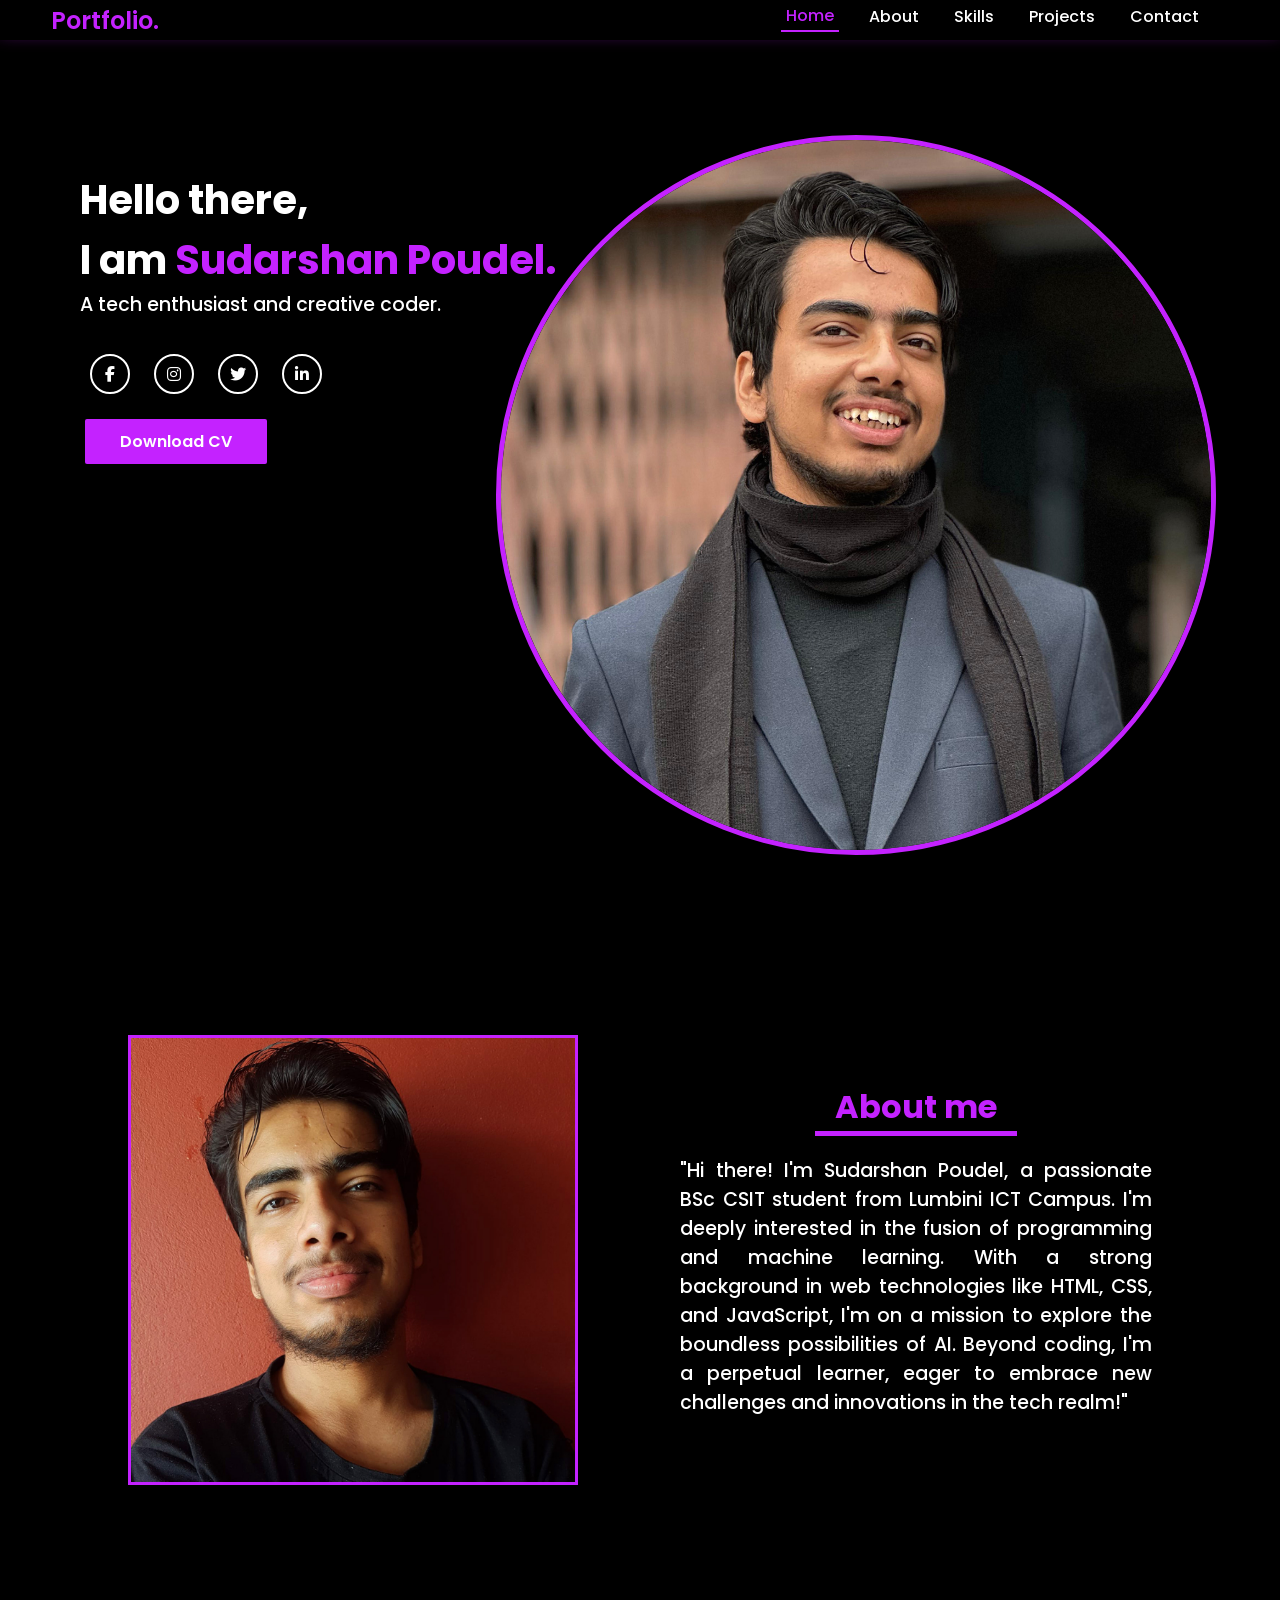
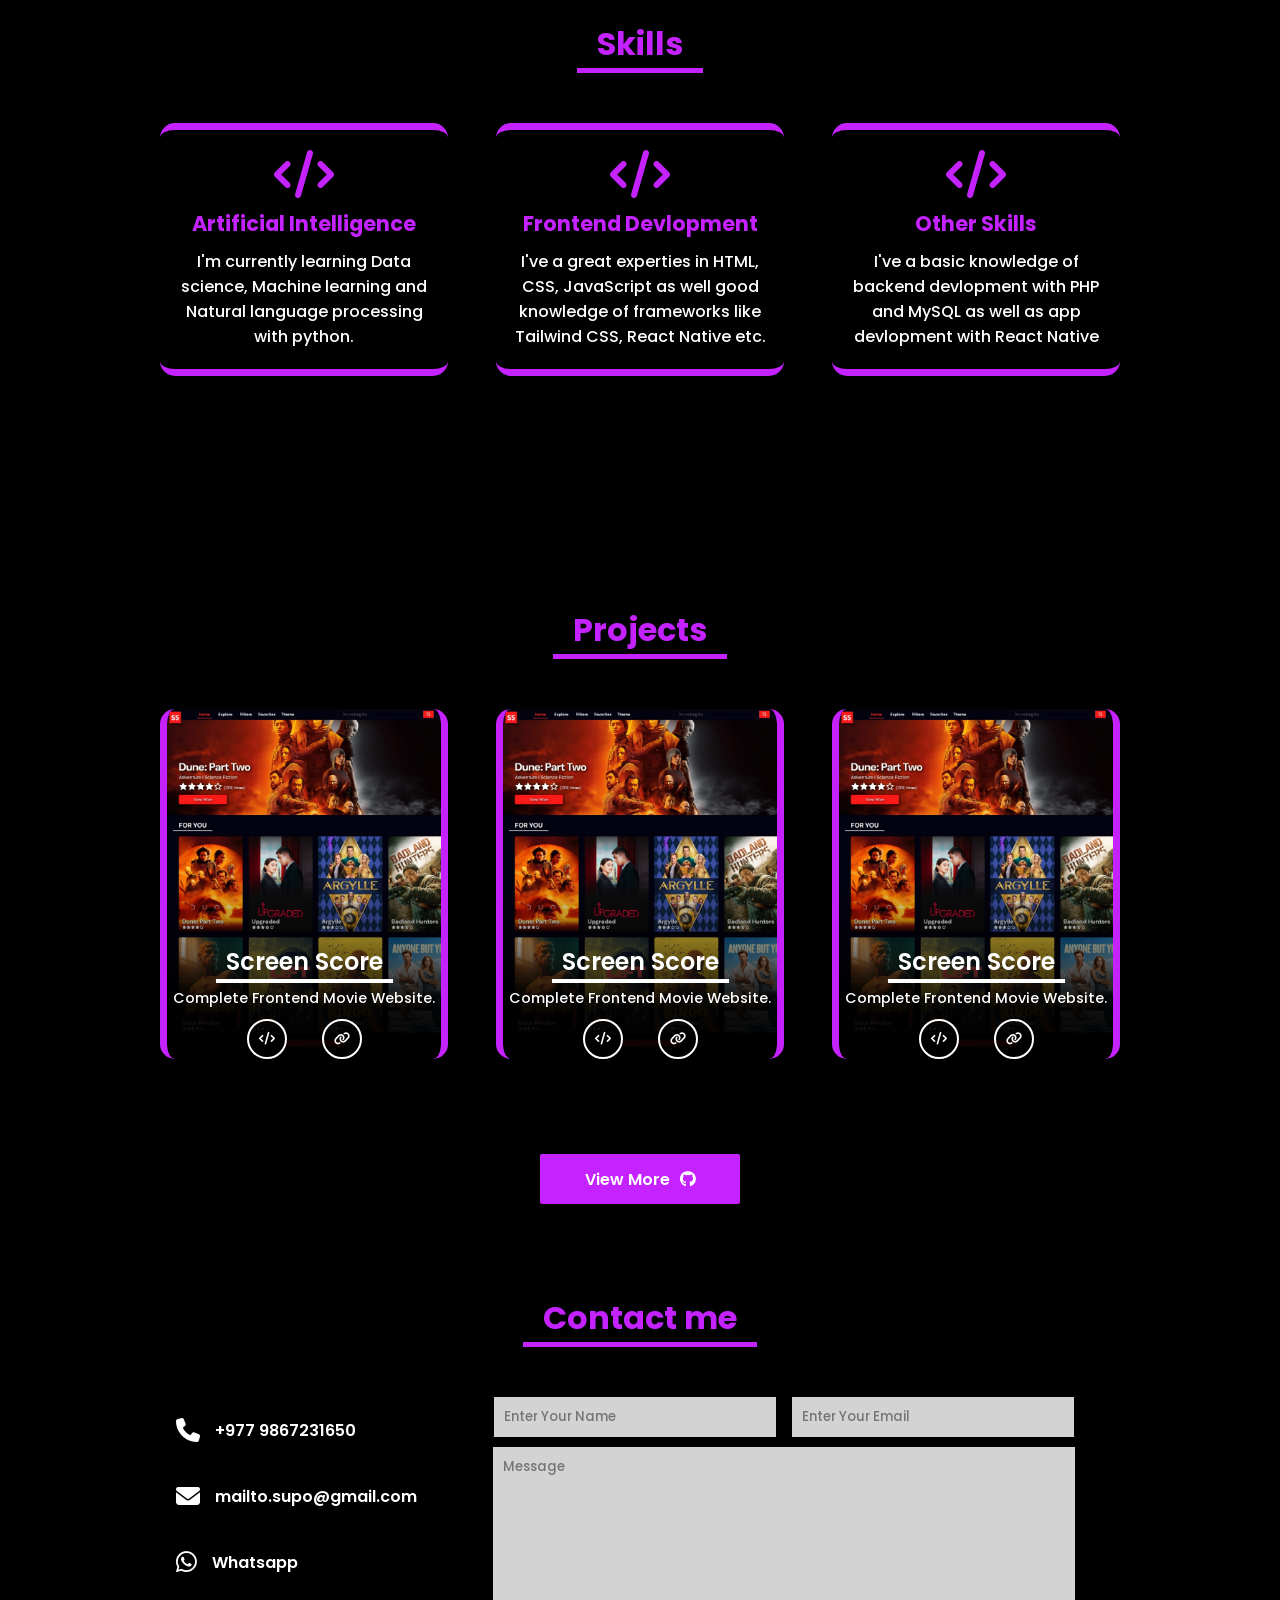
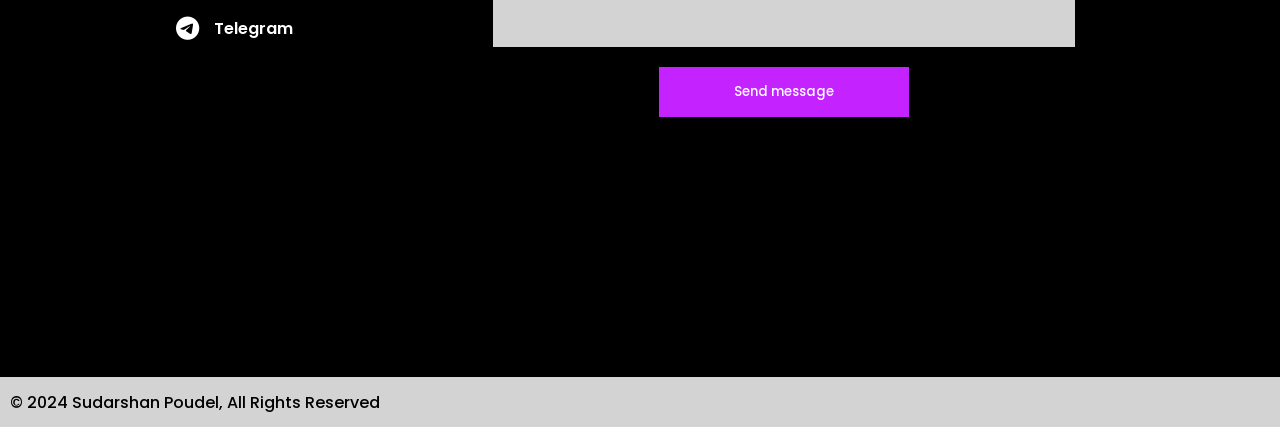
==== index.html @ 01362721 "design finished" ====
<!DOCTYPE html>
<html lang="en">

<head>
    <meta charset="UTF-8">
    <meta name="viewport" content="width=device-width, initial-scale=1.0">
    <title>Sudarshan Poudel</title>
    <link rel="stylesheet" href="style.css">
    <link rel="stylesheet" href="https://cdnjs.cloudflare.com/ajax/libs/font-awesome/6.5.1/css/all.min.css"
        integrity="sha512-DTOQO9RWCH3ppGqcWaEA1BIZOC6xxalwEsw9c2QQeAIftl+Vegovlnee1c9QX4TctnWMn13TZye+giMm8e2LwA=="
        crossorigin="anonymous" referrerpolicy="no-referrer" />
</head>

<body>
    <div id="navbar-section">
        <nav>
            <a href="#" class="logo">Portfolio.</a>
            <ul>
                <a href="#">
                    <li class="active">Home</li>
                </a>
                <a href="#">
                    <li>About</li>
                </a>
                <a href="#">
                    <li>Skills</li>
                </a>
                <a href="#">
                    <li>Projects</li>
                </a>
                <a href="#">
                    <li>Contact</li>
                </a>
            </ul>
        </nav>
    </div>

    <div id="intro-section">
        <div class="image"><img src="images/me.jpg" alt="Image" srcset=""></div>
        <div class="my-intro">
            <h2>Hello there, <br> I am <span>Sudarshan Poudel.</span></h2>
            <h3>A tech enthusiast and creative coder.</h3>
            <div class="socials">
                <a href="facebook.com"><i class="fa-brands fa-facebook-f"></i></a>
                <a href="facebook.com"><i class="fa-brands fa-instagram"></i></a>
                <a href="facebook.com"><i class="fa-brands fa-twitter"></i></a>
                <a href="facebook.com"><i class="fa-brands fa-linkedin-in"></i></a>
            </div>
            <a class="down-cv-btn" href="#">Download CV</a>
        </div>
    </div>

    <div id="about-me-section">
        <div class="about-me-img"><img src="images/me2.jpg" alt=""></div>
        <div class="about-me">
            <h2 class="section-heading">About me</h2>
            <p class="about-me-para">
                "Hi there! I'm Sudarshan Poudel, a passionate BSc CSIT student from Lumbini ICT Campus. I'm deeply
                interested in the fusion of programming and machine learning. With a strong background in web
                technologies like HTML, CSS, and JavaScript, I'm on a mission to explore the boundless possibilities of
                AI. Beyond coding, I'm a perpetual learner, eager to embrace new challenges and innovations in the tech
                realm!"
            </p>
        </div>
    </div>
    </div>

    <div id="skills-section">
        <h2 class="section-heading">Skills</h2>
        <div class="container">
            <div class="skill-box">
                <i class="fa-solid fa-code"></i>
                <h3>Artificial Intelligence</h3>
                <p>I'm currently learning Data science, Machine learning and Natural language processing with python.
                </p>
            </div>
            <div class="skill-box">
                <i class="fa-solid fa-code"></i>
                <h3>Frontend Devlopment</h3>
                <p>I've a great experties in HTML, CSS, JavaScript as well good knowledge of frameworks like Tailwind
                    CSS, React Native etc. </p>
            </div>
            <div class="skill-box">
                <i class="fa-solid fa-code"></i>
                <h3>Other Skills</h3>
                <p>I've a basic knowledge of backend devlopment with PHP and MySQL as well as app devlopment with React
                    Native</p>
            </div>
        </div>
    </div>

    <div id="projects-section">
        <h2 class="section-heading">Projects</h2>
        <div class="container">
            <div class="project-box">
                <div class="image"><img src="images/project1.jpeg" alt=""></div>
                <div class="bg-blur"></div>
                <h3>Screen Score</h3>
                <p>Complete Frontend Movie Website.</p>
                <div class="links">
                    <a href="#"><i class="fa-solid fa-code"></i></a>
                    <a href="#"><i class="fa-solid fa-link"></i></a>
                </div>
            </div>
            <div class="project-box">
                <div class="image"><img src="images/project1.jpeg" alt=""></div>
                <div class="bg-blur"></div>
                <h3>Screen Score</h3>
                <p>Complete Frontend Movie Website.</p>
                <div class="links">
                    <a href="#"><i class="fa-solid fa-code"></i></a>
                    <a href="#"><i class="fa-solid fa-link"></i></a>
                </div>
            </div>
            <div class="project-box">
                <div class="image"><img src="images/project1.jpeg" alt=""></div>
                <div class="bg-blur"></div>
                <h3>Screen Score</h3>
                <p>Complete Frontend Movie Website.</p>
                <div class="links">
                    <a href="#"><i class="fa-solid fa-code"></i></a>
                    <a href="#"><i class="fa-solid fa-link"></i></a>
                </div>
            </div>
        </div>
        <a class="github-link" href="github">View More <i class="fa-brands fa-github"></i> </a>
    </div>

    <div id="contact-me-section">
        <h2 class="section-heading">Contact me</h2>
        <div class="container">
            <div class="contacts">
                <div class="contact"><i class="fa-solid fa-phone"></i> +977 9867231650</div>
                <div class="contact"><i class="fa-solid fa-envelope"></i> mailto.supo@gmail.com</div>
                <div class="contact"><i class="fa-brands fa-whatsapp"></i> Whatsapp</div>
                <div class="contact"><i class="fa-brands fa-telegram"></i> Telegram</div>
            </div>
            <form class="contact-me-form" action="">
                <div class="name-mail">
                    <input type="text" placeholder="Enter Your Name">
                    <input type="email" placeholder="Enter Your Email">
                </div>
                <textarea name="" id="" placeholder="Message"></textarea>
                <button type="submit">Send message</button>
            </form>
        </div>
    </div>

    <div id="footer-section">
        © 2024 Sudarshan Poudel, All Rights Reserved
    </div>

    <script src="script.js"></script>
</body>

</html>
---- style.css ----
@import url('https://fonts.googleapis.com/css2?family=Poppins:ital,wght@0,100;0,200;0,300;0,400;0,500;0,600;0,700;0,800;0,900;1,100;1,200;1,300;1,400;1,500;1,600;1,700;1,800;1,900&display=swap');

:root {
  --bg-color: #000;
  --form-color: #d3d3d3;
  --nav-color: #dbdbdb;
  --main-color: #c422ff;
  --main-color-hover: #d050fe;
  --text-color: #fff;
  --text-color-2: #000;
}

* {
  margin: 0;
  padding: 0;
  font-family: "Poppins", sans-serif;
  font-weight: 500;
  color: var(--text-color);
  text-decoration: none;
  outline: none;
  transition: 0.2s ease-in-out;
  box-sizing: border-box;
}

::-webkit-scrollbar {
  display: none;
}

body {
  display: flex;
  flex-direction: column;
  background-color: var(--bg-color);
  overflow-x: hidden;
}

#navbar-section {
  height: 40px;
  width: 100vw;
  box-shadow: var(--main-color) 0px -12px 20px;
  position: fixed;
  z-index: 999;
}

#navbar-section nav {
  position: relative;
  display: flex;
  justify-content: space-between;
  height: 100%;
  background-color: var(--bg-color);
}


.logo {
  display: flex;
  align-items: center;
  justify-content: center;
  font-size: 1.5rem;
  font-weight: 600;
  cursor: pointer;
  margin-left: 4vw;
  color: var(--main-color);
}


.logo:hover {
  color: var(--main-color-hover);
}

nav ul {
  display: flex;
  list-style: none;
  width: 35vw;
  justify-content: space-around;
  margin-right: 5vw;
}

nav ul li {
  display: flex;
  align-items: center;
  height: 80%;
  padding: 0 5px;
}

nav ul li:hover {
  color: var(--main-color);
}

nav ul li.active {
  color: var(--main-color);
  border-bottom: 2px solid var(--main-color);
}

#intro-section {
  margin-top: 10vh;
  min-height: 100vh;
  position: relative;
}

#intro-section .image {
  height: 80vh;
  width: 80vh;
  position: absolute;
  top: 5%;
  right: 5%;
  overflow: hidden;
  display: flex;
  justify-content: center;
  border: 5px solid var(--main-color);
  border-radius: 50%;
}

#intro-section .image img {
  height: 100%;
}

.my-intro {
  margin: 80px;
}

.my-intro h2 {
  font-size: 2.5rem;
  font-weight: 700;
}

.my-intro h2 span {
  font-weight: 700;
  color: var(--main-color);
}

.my-intro h3 {
  font-size: 1.2rem;
  margin-bottom: 30px;
}

.my-intro .down-cv-btn {
  display: inline-block;
  padding: 10px 35px;
  margin: 20px 5px;
  border-radius: 2px;
  font-weight: 600;
  box-shadow: 0px 0px 10px #000000eb;
  background-color: var(--main-color);
  color: var(--text-color);
}

.my-intro .socials a{
  height: 2.5rem;
  width: 2.5rem;
  display: inline-flex;
  align-items: center;
  justify-content: center;
  margin: 5px 10px;
  border-radius: 50%;
  border: 2px solid var(--text-color);
}


.my-intro .socials a:hover{
  background-color: var(--main-color);
  border-color: var(--main-color);
}


#about-me-section {
  text-align: center;
  padding: 20px 0;
  margin-bottom: 10vh;
  display: flex;
  padding: 5vh 10vw;
  justify-content: center;
  align-items: center;
}

.section-heading {
  display: inline-block;
  text-align: center;
  font-weight: 700;
  color: var(--main-color);
  font-size: 2rem;
  padding: 0 20px;
  text-align: center;
  border-bottom: 5px solid var(--main-color);
}


.about-me-img{
  height: 50vh;
  width: 50vh;
  overflow: none;
  margin-right: 10%;
  border: 3px solid var(--main-color);
}

.about-me-img img{
  height: 100%;
}

#about-me-section .about-me-para {
  text-align: justify;
  color: var(--text-color);
  font-size: 1.2rem;
  margin: 20px auto;
}

#skills-section {
  display: flex;
  flex-direction: column;
  align-items: center;
  color: var(--text-color);
  
}

#skills-section{
  display: flex;
  margin-bottom: 20vh;
}


.container{
  display: flex;
  flex-wrap: wrap;
  justify-content: space-between;
  width: 75vw;
  margin: 50px auto;
}

.container .skill-box{
  width:30%;
  display: flex;
  align-items: center;
  justify-content: center;
  flex-direction: column;
  border-top: 7px solid var(--main-color);
  border-bottom: 7px solid var(--main-color);
  border-radius: 15px;
  padding: 20px 10px;
  cursor: pointer;
}

.container .skill-box:hover{
  border-radius: 0;
}
  

.skill-box i{
  font-size: 3rem;
  color: var(--main-color);
}

.skill-box h3{
  color: var(--main-color);
  font-weight: 700;
  font-size: 1.3rem;
  margin: 10px;
}

.skill-box p{
  text-align: center;
}


#projects-section{
  margin-bottom: 10vh;
  width: 100vw;
  text-align: center;
}

.projects-section .container{
  width: 80vw;
  margin: 0 auto;
  display: flex;
}

.container .project-box{
  width: 30%;
  height: 350px;
  overflow: hidden;
  position: relative;
  display: flex;
  justify-content: flex-end;
  align-items: center;
  flex-direction: column;
  margin-bottom: 5vh;
  border-left: 7px solid var(--main-color);
  border-right: 7px solid var(--main-color);
  border-radius: 15px;
}


.project-box .image{
  position: absolute;
  width: 100%;
  height: 100%;
  top: 0;
  z-index: -2;
}

.image img{
  height: 100%;
}

.project-box .bg-blur{
  height: 50%;
  width: 100%;
  background: linear-gradient(to top, #000000ee 30%, transparent);
  background-position: bottom 10%;
  z-index: -1;
  position: absolute;
}

.project-box h3{
  font-size: 1.5rem;
  font-weight: 600;
  border-bottom: 4px solid var(--text-color);
  padding: 0 10px;
}

.project-box p{
  margin: 5px auto;
  font-size: 0.9rem;
}
.project-box .links{
  min-width: 150px;
  display: flex;
  justify-content: space-around;
  margin: 5px auto 0 auto;
}
.project-box .links a{
  display: inline-flex;
  font-size: 0.8rem;
  width: 40px;
  height: 40px;
  justify-content: center;
  align-items: center;
  border-radius: 50%;
  border: 2px solid var(--text-color);
}

.project-box .links a:hover{
  color: var(--text-color);
  border-color: var(--main-color);
  background-color: var(--main-color);
}

.github-link{
  display: inline-flex;
  width: 200px;
  height: 50px;
  justify-content: center;
  align-items: center;
  background-color: var(--main-color);
  font-weight: 600;
  border-radius: 2px;
}

.github-link:hover{
  background-color: var(--main-color-hover);
}

.github-link i{
  margin-left: 10px;
}

#contact-me-section{
  text-align: center;
}

#contact-me-section .container{
  display: flex;
  justify-content: space-around;
}

.contacts{
  width: 20vw;
  display: inline;
  text-align: left;
}

.contacts .contact{
  height: 20%;
  font-weight: 600;
  display: flex;
  align-items: center;
  cursor: pointer;
}
.contacts .contact:hover{
  color: var(--main-color);
}

.contact i{
  font-size: 1.5rem;
  margin-right: 15px;
  color: inherit;
  transition: 0s;
}


.contact-me-form{
  width: 50vw;
  display: flex;
  flex-direction: column;
}


.contact-me-form  input{
  width: 44%;
  height: 40px;
  background-color: var(--form-color);
  border: none;
  margin: 0 1%;
  padding: 10px;
  color: #000;
}


.contact-me-form  textarea{
  background-color: var(--form-color);
  border: none;
  resize: none;
  width: 91%;
  margin: 10px auto;
  height: 200px;
  padding: 10px;
  color: #000;
}


.contact-me-form button{
  width: 250px;
  height: 50px;
  margin: 10px auto;
  background-color: var(--main-color);
  border: none;
  cursor: pointer;
}


.contact-me-form button:hover{
  background-color: var(--main-color-hover);
}


#footer-section{
  background-color: var(--form-color);
  width: 100vw;
  height: 50px;
  margin-top: 200px;
  color: #000;
  display: flex;
  align-items: center;
  padding-left: 10px;
}
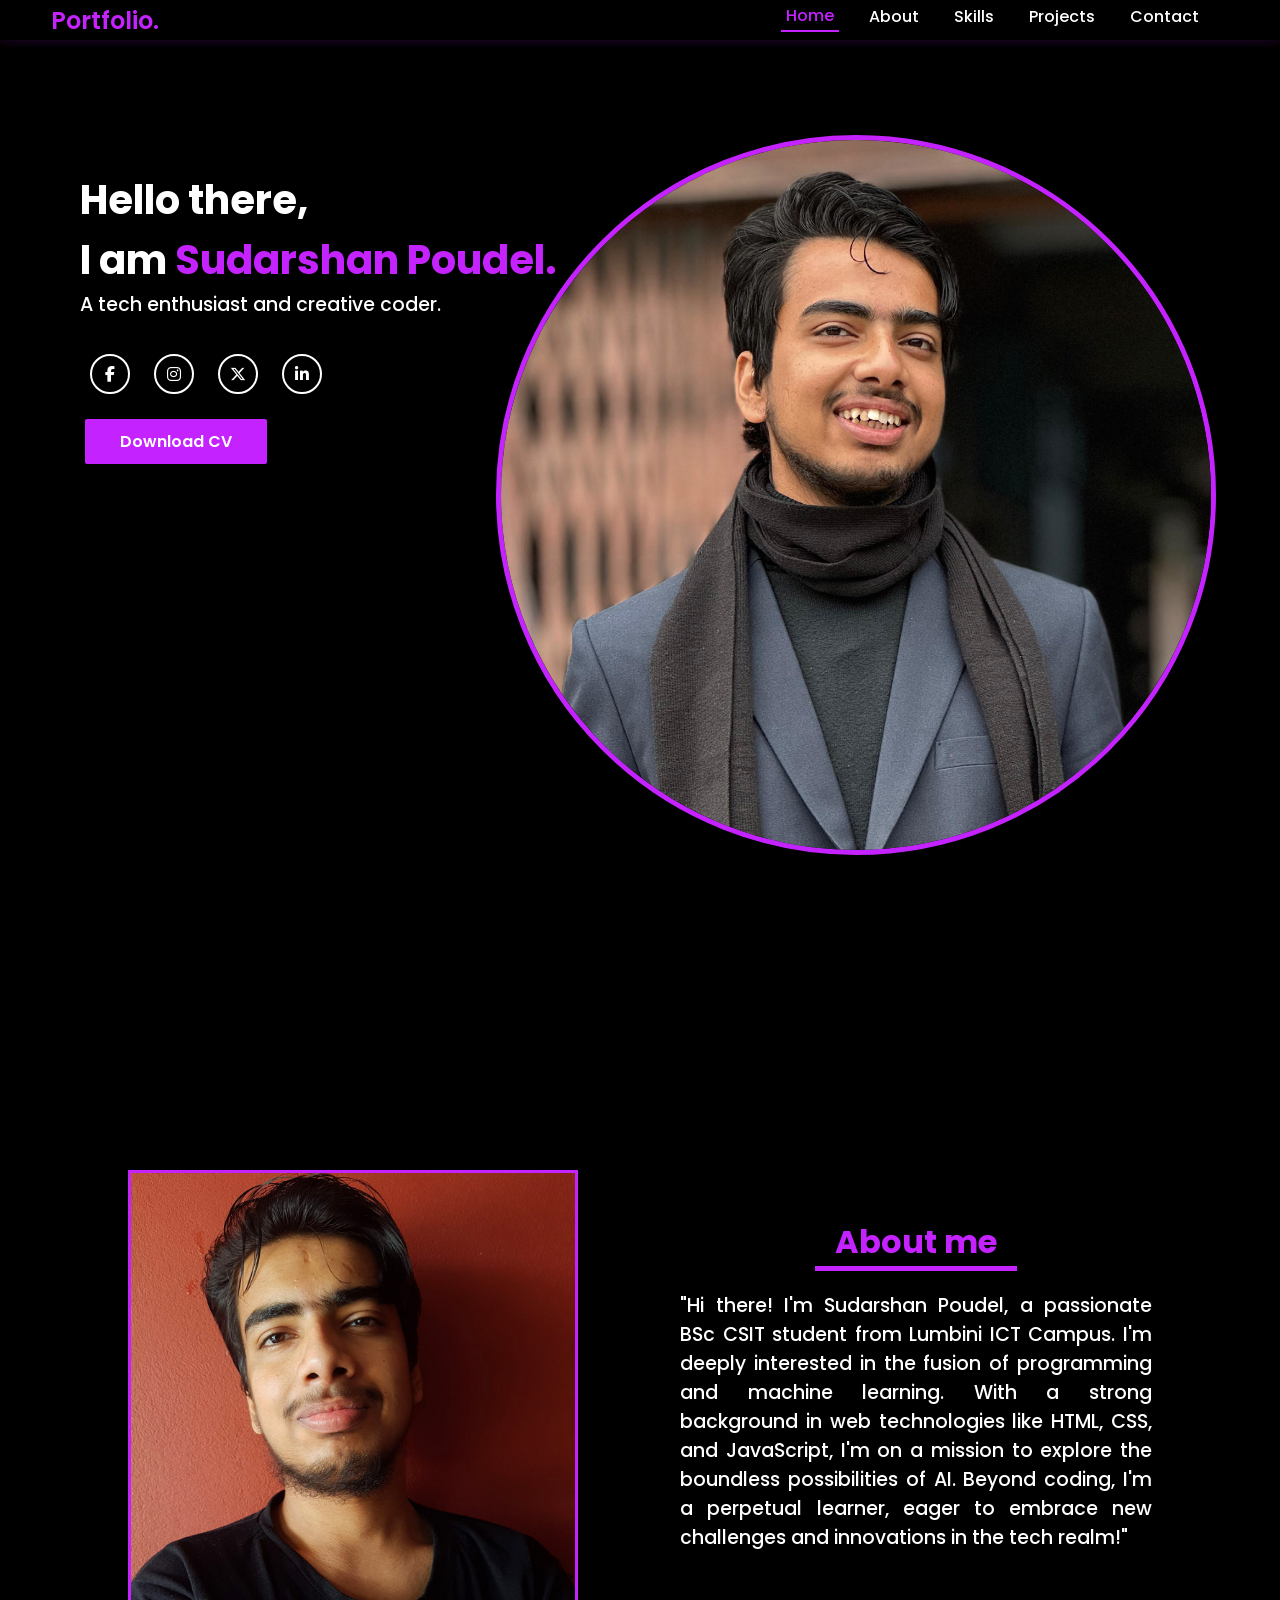
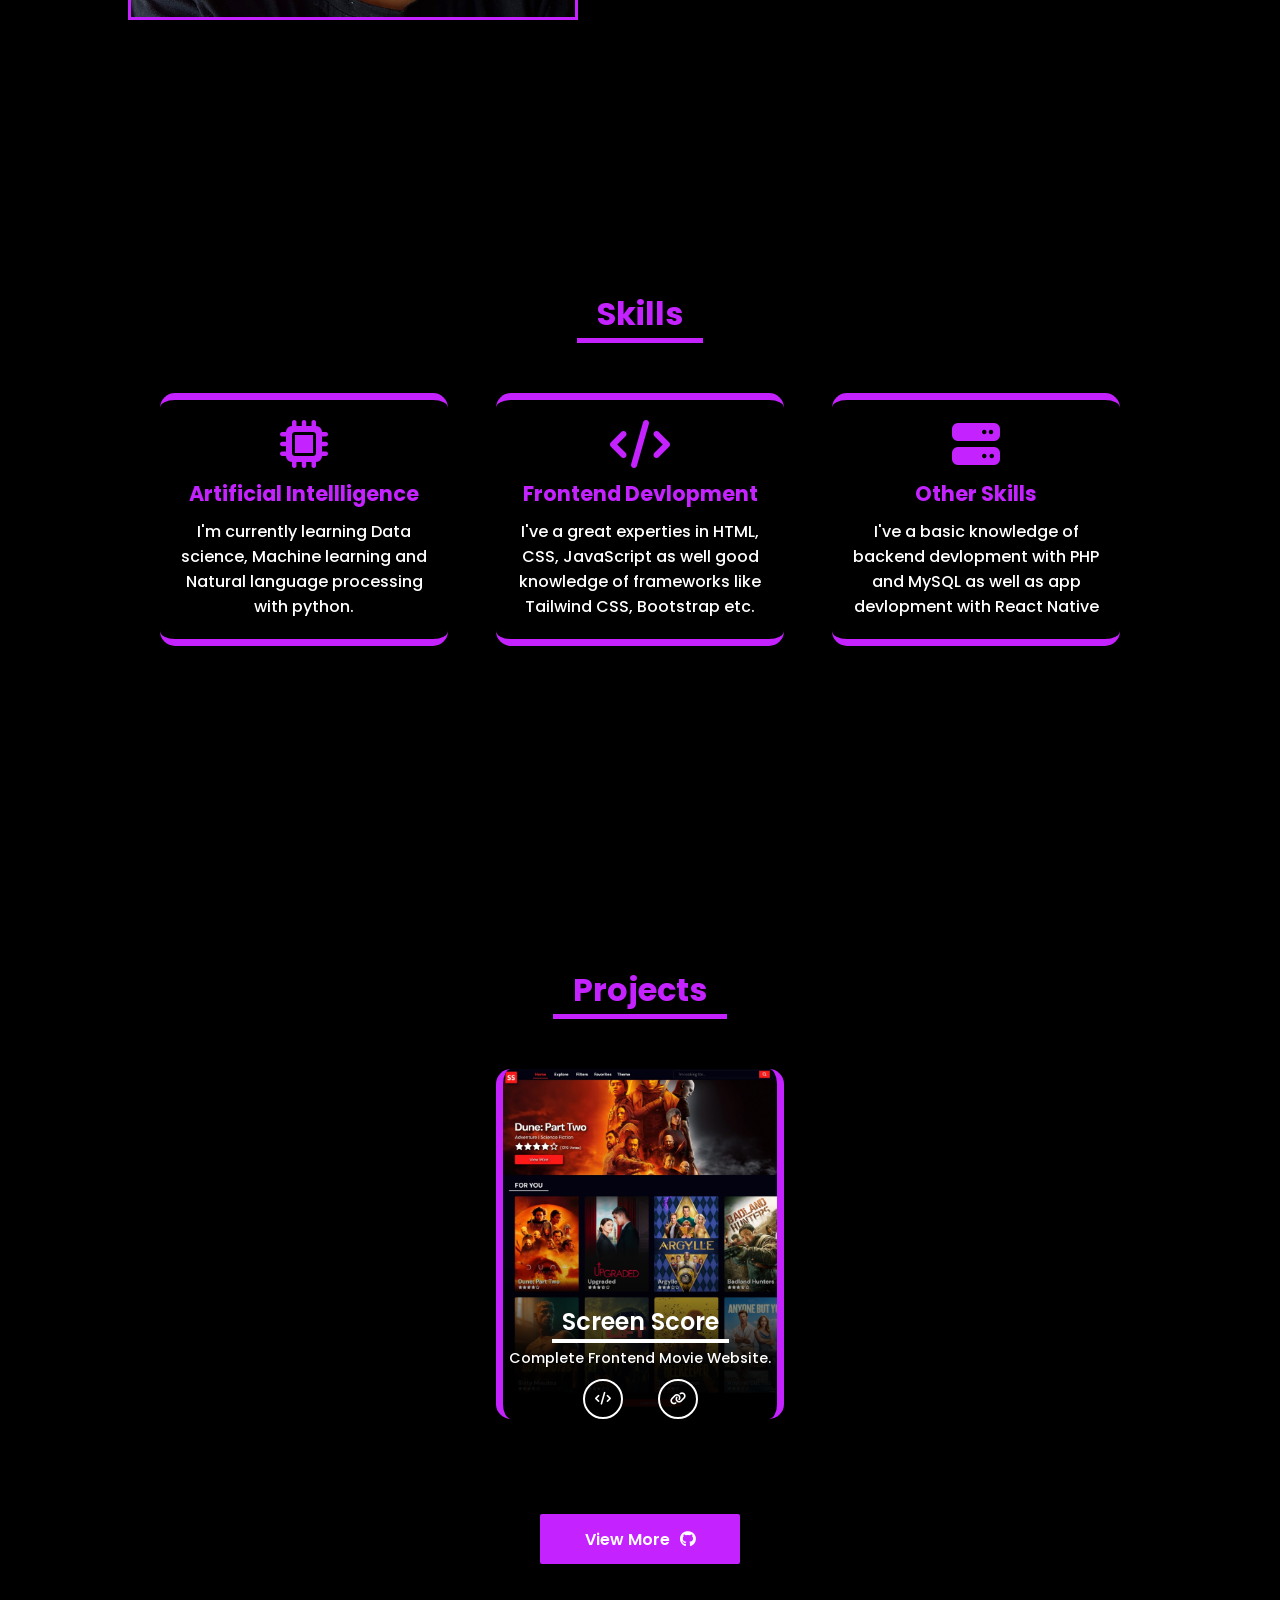
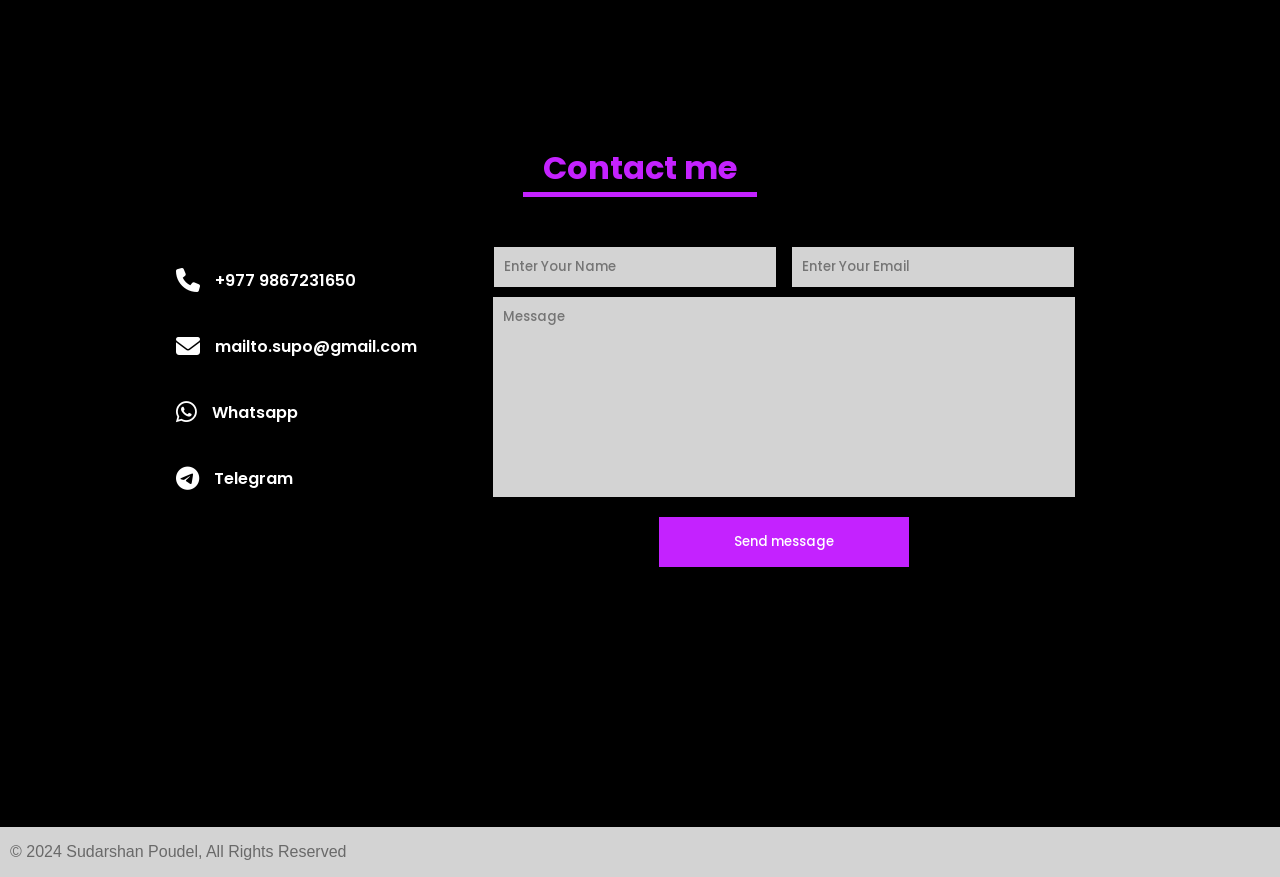
==== commit f360f53c: "added links and responsiveness" ====
--- a/index.html
+++ b/index.html
@@ -14,21 +14,21 @@
 <body>
     <div id="navbar-section">
         <nav>
-            <a href="#" class="logo">Portfolio.</a>
+            <a href="#intro-section" class="logo">Portfolio.</a>
             <ul>
                 <a href="#">
                     <li class="active">Home</li>
                 </a>
-                <a href="#">
+                <a href="#about-me-section">
                     <li>About</li>
                 </a>
-                <a href="#">
+                <a href="#skills-section">
                     <li>Skills</li>
                 </a>
-                <a href="#">
+                <a href="#projects-section">
                     <li>Projects</li>
                 </a>
-                <a href="#">
+                <a href="#contact-me-section">
                     <li>Contact</li>
                 </a>
             </ul>
@@ -41,12 +41,12 @@
             <h2>Hello there, <br> I am <span>Sudarshan Poudel.</span></h2>
             <h3>A tech enthusiast and creative coder.</h3>
             <div class="socials">
-                <a href="facebook.com"><i class="fa-brands fa-facebook-f"></i></a>
-                <a href="facebook.com"><i class="fa-brands fa-instagram"></i></a>
-                <a href="facebook.com"><i class="fa-brands fa-twitter"></i></a>
-                <a href="facebook.com"><i class="fa-brands fa-linkedin-in"></i></a>
+                <a  href="https://www.facebook.com/profile.php?id=100039022551728"><i class="fa-brands fa-facebook-f"></i></a>
+                <a  href="https://www.instagram.com/spsenpai99/"><i class="fa-brands fa-instagram"></i></a>
+                <a  href="https://twitter.com/Sudarshan_pdl"><i class="fa-brands fa-x-twitter"></i></a>
+                <a  href="https://www.linkedin.com/in/sudarshan-poudel-3971852b8 "><i class="fa-brands fa-linkedin-in"></i></a>
             </div>
-            <a class="down-cv-btn" href="#">Download CV</a>
+            <a class="down-cv-btn" href="Resume.pdf" download="Resume.pdf">Download CV</a>
         </div>
     </div>
 
@@ -54,6 +54,7 @@
         <div class="about-me-img"><img src="images/me2.jpg" alt=""></div>
         <div class="about-me">
             <h2 class="section-heading">About me</h2>
+            <div class="about-me-img-mobile"><img src="images/me2.jpg" alt=""></div>
             <p class="about-me-para">
                 "Hi there! I'm Sudarshan Poudel, a passionate BSc CSIT student from Lumbini ICT Campus. I'm deeply
                 interested in the fusion of programming and machine learning. With a strong background in web
@@ -67,81 +68,54 @@
 
     <div id="skills-section">
         <h2 class="section-heading">Skills</h2>
-        <div class="container">
-            <div class="skill-box">
-                <i class="fa-solid fa-code"></i>
-                <h3>Artificial Intelligence</h3>
-                <p>I'm currently learning Data science, Machine learning and Natural language processing with python.
-                </p>
-            </div>
+        <div id="skill-container" class="container">
             <div class="skill-box">
                 <i class="fa-solid fa-code"></i>
                 <h3>Frontend Devlopment</h3>
                 <p>I've a great experties in HTML, CSS, JavaScript as well good knowledge of frameworks like Tailwind
                     CSS, React Native etc. </p>
             </div>
-            <div class="skill-box">
-                <i class="fa-solid fa-code"></i>
-                <h3>Other Skills</h3>
-                <p>I've a basic knowledge of backend devlopment with PHP and MySQL as well as app devlopment with React
-                    Native</p>
-            </div>
+
+            <!-- Skills will get added by JS -->
         </div>
     </div>
 
     <div id="projects-section">
         <h2 class="section-heading">Projects</h2>
-        <div class="container">
+        <div id="project-container" class="container">
             <div class="project-box">
                 <div class="image"><img src="images/project1.jpeg" alt=""></div>
                 <div class="bg-blur"></div>
                 <h3>Screen Score</h3>
                 <p>Complete Frontend Movie Website.</p>
                 <div class="links">
-                    <a href="#"><i class="fa-solid fa-code"></i></a>
-                    <a href="#"><i class="fa-solid fa-link"></i></a>
-                </div>
-            </div>
-            <div class="project-box">
-                <div class="image"><img src="images/project1.jpeg" alt=""></div>
-                <div class="bg-blur"></div>
-                <h3>Screen Score</h3>
-                <p>Complete Frontend Movie Website.</p>
-                <div class="links">
-                    <a href="#"><i class="fa-solid fa-code"></i></a>
-                    <a href="#"><i class="fa-solid fa-link"></i></a>
-                </div>
-            </div>
-            <div class="project-box">
-                <div class="image"><img src="images/project1.jpeg" alt=""></div>
-                <div class="bg-blur"></div>
-                <h3>Screen Score</h3>
-                <p>Complete Frontend Movie Website.</p>
-                <div class="links">
-                    <a href="#"><i class="fa-solid fa-code"></i></a>
-                    <a href="#"><i class="fa-solid fa-link"></i></a>
+                    <a  href="#"><i class="fa-solid fa-code"></i></a>
+                    <a  href="#"><i class="fa-solid fa-link"></i></a>
                 </div>
             </div>
         </div>
-        <a class="github-link" href="github">View More <i class="fa-brands fa-github"></i> </a>
+        <a class="github-link"  href="https://github.com/SudarshanPoudel?tab=repositories">View More <i class="fa-brands fa-github"></i> </a>
     </div>
 
     <div id="contact-me-section">
         <h2 class="section-heading">Contact me</h2>
         <div class="container">
             <div class="contacts">
-                <div class="contact"><i class="fa-solid fa-phone"></i> +977 9867231650</div>
-                <div class="contact"><i class="fa-solid fa-envelope"></i> mailto.supo@gmail.com</div>
-                <div class="contact"><i class="fa-brands fa-whatsapp"></i> Whatsapp</div>
-                <div class="contact"><i class="fa-brands fa-telegram"></i> Telegram</div>
+                <a  href="tel:+9779867231650" class="contact"><i class="fa-solid fa-phone"></i> +977 9867231650</a>
+                <a  href="mailto:mailto.supo@gmail.com" class="contact"><i class="fa-solid fa-envelope"></i> mailto.supo@gmail.com</a>
+                <a  href="https://wa.me/9779867231650" class="contact"><i class="fa-brands fa-whatsapp"></i> Whatsapp</a>
+                <a  href="https://t.me/sudarshan66" class="contact"><i class="fa-brands fa-telegram"></i> Telegram</a>
             </div>
-            <form class="contact-me-form" action="">
+            <form class="contact-me-form" action="https://formsubmit.co/mailto.supo@gmail.com" method="POST">
                 <div class="name-mail">
-                    <input type="text" placeholder="Enter Your Name">
-                    <input type="email" placeholder="Enter Your Email">
+                    <input type="text" name="name" required placeholder="Enter Your Name">
+                    <input type="email" name="email" required placeholder="Enter Your Email">
                 </div>
-                <textarea name="" id="" placeholder="Message"></textarea>
-                <button type="submit">Send message</button>
+                <textarea name="message" id="" placeholder="Message" required></textarea>
+                <button type="submit" value="send">Send message</button>
+                <input type="hidden" name="_captcha" value="false">
+                <input id="thank-you-page" type="hidden" name="_next">
+
             </form>
         </div>
     </div>
--- a/style.css
+++ b/style.css
@@ -25,6 +25,14 @@
 ::-webkit-scrollbar {
   display: none;
 }
+::selection {
+  background: var(--main-color);
+  color: var(--text-color);
+}
+
+html{
+  scroll-behavior: smooth;
+}
 
 body {
   display: flex;
@@ -35,7 +43,7 @@
 
 #navbar-section {
   height: 40px;
-  width: 100vw;
+  width: 100%;
   box-shadow: var(--main-color) 0px -12px 20px;
   position: fixed;
   z-index: 999;
@@ -163,10 +171,9 @@
 
 #about-me-section {
   text-align: center;
-  padding: 20px 0;
   margin-bottom: 10vh;
   display: flex;
-  padding: 5vh 10vw;
+  padding: 20vh 10vw 0 10vw;
   justify-content: center;
   align-items: center;
 }
@@ -195,6 +202,10 @@
   height: 100%;
 }
 
+.about-me-img-mobile{
+  display: none;
+}
+
 #about-me-section .about-me-para {
   text-align: justify;
   color: var(--text-color);
@@ -207,7 +218,7 @@
   flex-direction: column;
   align-items: center;
   color: var(--text-color);
-  
+  padding-top: 20vh;
 }
 
 #skills-section{
@@ -261,6 +272,7 @@
 
 #projects-section{
   margin-bottom: 10vh;
+  padding-top: 10vh;
   width: 100vw;
   text-align: center;
 }
@@ -280,7 +292,7 @@
   justify-content: flex-end;
   align-items: center;
   flex-direction: column;
-  margin-bottom: 5vh;
+  margin: 0vh auto 5vh auto;
   border-left: 7px solid var(--main-color);
   border-right: 7px solid var(--main-color);
   border-radius: 15px;
@@ -362,6 +374,7 @@
 }
 
 #contact-me-section{
+  padding-top: 10vh;
   text-align: center;
 }
 
@@ -445,8 +458,186 @@
   width: 100vw;
   height: 50px;
   margin-top: 200px;
-  color: #000;
+  color: #696969;
   display: flex;
   align-items: center;
   padding-left: 10px;
+  font-weight:300;
+}
+
+.thank-you-page{
+  display: flex;
+  align-items: center;
+  justify-content: center;
+  height: 100vh;
+  color: var(--main-color);
+}
+
+.thank-you-page h1{
+  font-size: 3rem;
+  font-weight: 800;
+}
+
+.thank-you-page a{
+  display: inline-flex;
+  justify-content: center;
+  align-content: center;
+  text-align: center;
+  margin: 20px;
+  background-color: var(--main-color);
+  padding: 10px 50px;
+}
+
+
+@media only screen and (max-width: 720px) {
+  #navbar-section {
+    height: 50px;
+    width: 105vw;
+  }
+
+  nav ul {
+    display: none;
+  }
+
+  #intro-section {
+    margin-top: 5vh;
+  }
+  
+  #intro-section .image {
+    height: 90vw;
+    width: 90vw;
+    margin:40px auto 0 auto;
+    position: static;
+  }
+  
+
+  .my-intro {
+    margin: 20px;
+  }
+  
+  .my-intro h2 {
+    font-size: 1.5rem;
+  }
+  
+
+  .my-intro h3 {
+    font-size: 0.9rem;
+  }
+  
+  
+  #about-me-section {
+    padding: 5vh 2vw 0 2vw;
+  }
+
+  
+  
+  .about-me-img{
+    display: none;
+  }
+  .about-me-img-mobile{
+    display: block;
+    height: 80vw;
+    width: 80vw;
+    overflow: hidden;
+    margin: 10px auto;
+    border: 3px solid var(--main-color);
+  }
+  
+  .about-me-img-mobile img{
+    width: 100%;
+  }
+
+  #about-me-section .about-me-para {
+    font-size: 1rem;
+  }
+  
+  #skills-section{
+    margin-bottom: 5vh;
+  }
+  
+  
+  .container{
+    width: 90vw;
+  }
+  
+  .container .skill-box{
+    width:100%;
+    margin: 10px;
+  }
+  
+  #projects-section{
+    margin-bottom: 10vh;
+    padding-top: 5vh;
+    width: 100vw;
+    text-align: center;
+  }
+  
+  .projects-section .container{
+    width: 90vw;
+  }
+  
+  .container .project-box{
+    width: 90%;
+  }
+  
+  
+  #contact-me-section{
+    padding-top: 5vh;
+  }
+  
+  #contact-me-section .container{
+    display: flex;
+    flex-direction: column;
+  }
+  
+  .contacts{
+    width: 100vw;
+  }
+  
+  .contacts .contact{
+    height: 50px;
+  }
+  
+  
+  
+  .contact-me-form{
+    width: 95vw;
+    margin-top: 5vh;
+  }
+  
+  
+  .contact-me-form  input{
+    width: 90%;
+    height: 40px;
+    margin: 1% 0;
+  }
+
+  
+  #footer-section{
+    font-size: 0.8rem;
+    width: 105vw;
+  }
+  
+  .thank-you-page{
+    display: flex;
+    align-items: center;
+    justify-content: center;
+    height: 100vh;
+    color: var(--main-color);
+  }
+  
+  .thank-you-page h1{
+    font-size: 3rem;
+    font-weight: 800;
+  }
+  
+  .thank-you-page a{
+    display: inline-flex;
+    justify-content: center;
+    align-content: center;
+    text-align: center;
+    margin: 20px;
+    background-color: var(--main-color);
+    padding: 10px 50px;
+  }
 }
